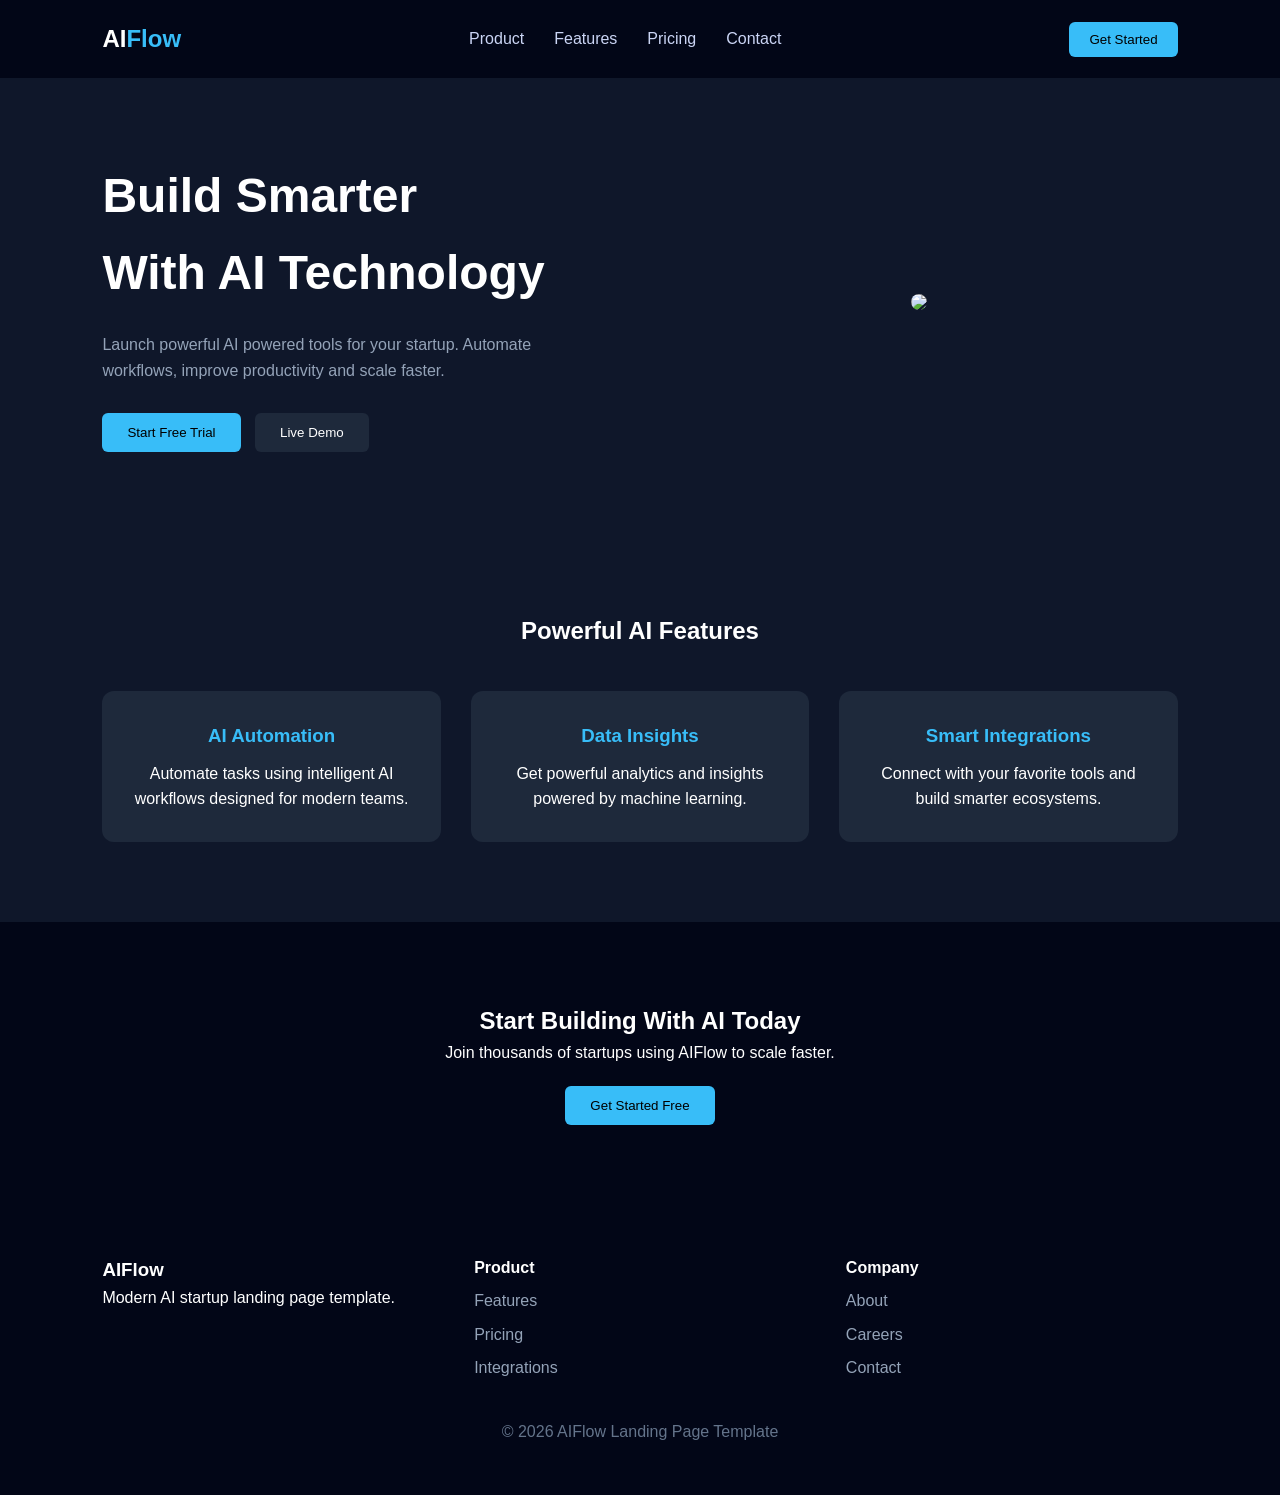
==== index.html @ e7e04d3b "AI Startup Landing Page Template" ====
<!DOCTYPE html>
<html lang="en">

<head>

<meta charset="UTF-8">
<meta name="viewport" content="width=device-width, initial-scale=1.0">

<title>AI Startup Landing Page</title>

<link rel="stylesheet" href="style.css">

</head>

<body>

<header class="navbar">

<h2 class="logo">AI<span>Flow</span></h2>

<nav>

<a href="#">Product</a>
<a href="#">Features</a>
<a href="#">Pricing</a>
<a href="#">Contact</a>

</nav>

<button class="nav-btn">Get Started</button>

</header>


<section class="hero">

<div class="hero-text">

<h1>Build Smarter <br> With AI Technology</h1>

<p>
Launch powerful AI powered tools for your startup.
Automate workflows, improve productivity and scale faster.
</p>

<div class="hero-buttons">

<button class="primary">Start Free Trial</button>
<button class="secondary">Live Demo</button>

</div>

</div>


<div class="hero-image">

<img src="https://images.unsplash.com/photo-1677442136019-21780ecad995?w=900">

</div>

</section>


<section class="features">

<h2>Powerful AI Features</h2>

<div class="feature-grid">

<div class="feature">

<h3>AI Automation</h3>

<p>
Automate tasks using intelligent AI workflows designed for modern teams.
</p>

</div>

<div class="feature">

<h3>Data Insights</h3>

<p>
Get powerful analytics and insights powered by machine learning.
</p>

</div>

<div class="feature">

<h3>Smart Integrations</h3>

<p>
Connect with your favorite tools and build smarter ecosystems.
</p>

</div>

</div>

</section>


<section class="cta">

<h2>Start Building With AI Today</h2>

<p>Join thousands of startups using AIFlow to scale faster.</p>

<button>Get Started Free</button>

</section>


<footer>

<div class="footer-grid">

<div>

<h3>AIFlow</h3>
<p>Modern AI startup landing page template.</p>

</div>

<div>

<h4>Product</h4>

<a href="#">Features</a>
<a href="#">Pricing</a>
<a href="#">Integrations</a>

</div>

<div>

<h4>Company</h4>

<a href="#">About</a>
<a href="#">Careers</a>
<a href="#">Contact</a>

</div>

</div>

<p class="copyright">
© 2026 AIFlow Landing Page Template
</p>

</footer>

</body>
</html>
---- style.css ----
*{
margin:0;
padding:0;
box-sizing:border-box;
font-family:Arial, Helvetica, sans-serif;
}

body{
background:#0f172a;
color:white;
line-height:1.6;
}

/* NAVBAR */

.navbar{
display:flex;
justify-content:space-between;
align-items:center;
padding:20px 8%;
background:#020617;
flex-wrap:wrap;
}

.logo{
font-size:24px;
font-weight:bold;
}

.logo span{
color:#38bdf8;
}

nav{
display:flex;
flex-wrap:wrap;
}

nav a{
margin:0 15px;
text-decoration:none;
color:#cbd5f5;
transition:0.3s;
}

nav a:hover{
color:#38bdf8;
}

.nav-btn{
background:#38bdf8;
border:none;
padding:10px 20px;
border-radius:6px;
cursor:pointer;
transition:0.3s;
}

.nav-btn:hover{
background:#0ea5e9;
transform:scale(1.05);
}

/* HERO */

.hero{
display:flex;
align-items:center;
justify-content:space-between;
padding:80px 8%;
flex-wrap:wrap;
gap:40px;
}

.hero-text{
flex:1;
min-width:280px;
}

.hero-text h1{
font-size:48px;
margin-bottom:20px;
}

.hero-text p{
color:#94a3b8;
margin-bottom:30px;
max-width:500px;
}

.hero-buttons button{
margin-right:10px;
padding:12px 25px;
border:none;
border-radius:6px;
cursor:pointer;
transition:0.3s;
}

.primary{
background:#38bdf8;
}

.primary:hover{
background:#0ea5e9;
transform:translateY(-2px);
}

.secondary{
background:#1e293b;
color:white;
}

.secondary:hover{
background:#334155;
}

.hero-image{
flex:1;
text-align:center;
}

.hero-image img{
width:100%;
max-width:420px;
border-radius:10px;
}

/* FEATURES */

.features{
text-align:center;
padding:80px 8%;
}

.feature-grid{
display:grid;
grid-template-columns:repeat(3,1fr);
gap:30px;
margin-top:40px;
}

.feature{
background:#1e293b;
padding:30px;
border-radius:12px;
transition:0.35s;
cursor:pointer;
}

/* CARD HOVER EFFECT */

.feature:hover{
transform:translateY(-10px);
box-shadow:0 15px 40px rgba(0,0,0,0.4);
background:#273449;
}

.feature h3{
margin-bottom:10px;
color:#38bdf8;
}

/* CTA */

.cta{
text-align:center;
padding:80px 8%;
background:#020617;
}

.cta button{
margin-top:20px;
padding:12px 25px;
background:#38bdf8;
border:none;
border-radius:6px;
cursor:pointer;
transition:0.3s;
}

.cta button:hover{
background:#0ea5e9;
transform:scale(1.05);
}

/* FOOTER */

footer{
padding:50px 8%;
background:#020617;
}

.footer-grid{
display:grid;
grid-template-columns:repeat(3,1fr);
gap:40px;
margin-bottom:30px;
}

.footer-grid a{
display:block;
margin:8px 0;
text-decoration:none;
color:#94a3b8;
transition:0.3s;
}

.footer-grid a:hover{
color:#38bdf8;
}

.copyright{
text-align:center;
color:#64748b;
}

/* RESPONSIVE DESIGN */

@media (max-width:1000px){

.hero{
flex-direction:column;
text-align:center;
}

.hero-text h1{
font-size:40px;
}

.feature-grid{
grid-template-columns:repeat(2,1fr);
}

}

@media (max-width:600px){

nav{
width:100%;
justify-content:center;
margin-top:10px;
}

nav a{
margin:10px;
}

.feature-grid{
grid-template-columns:1fr;
}

.hero-text h1{
font-size:32px;
}

}
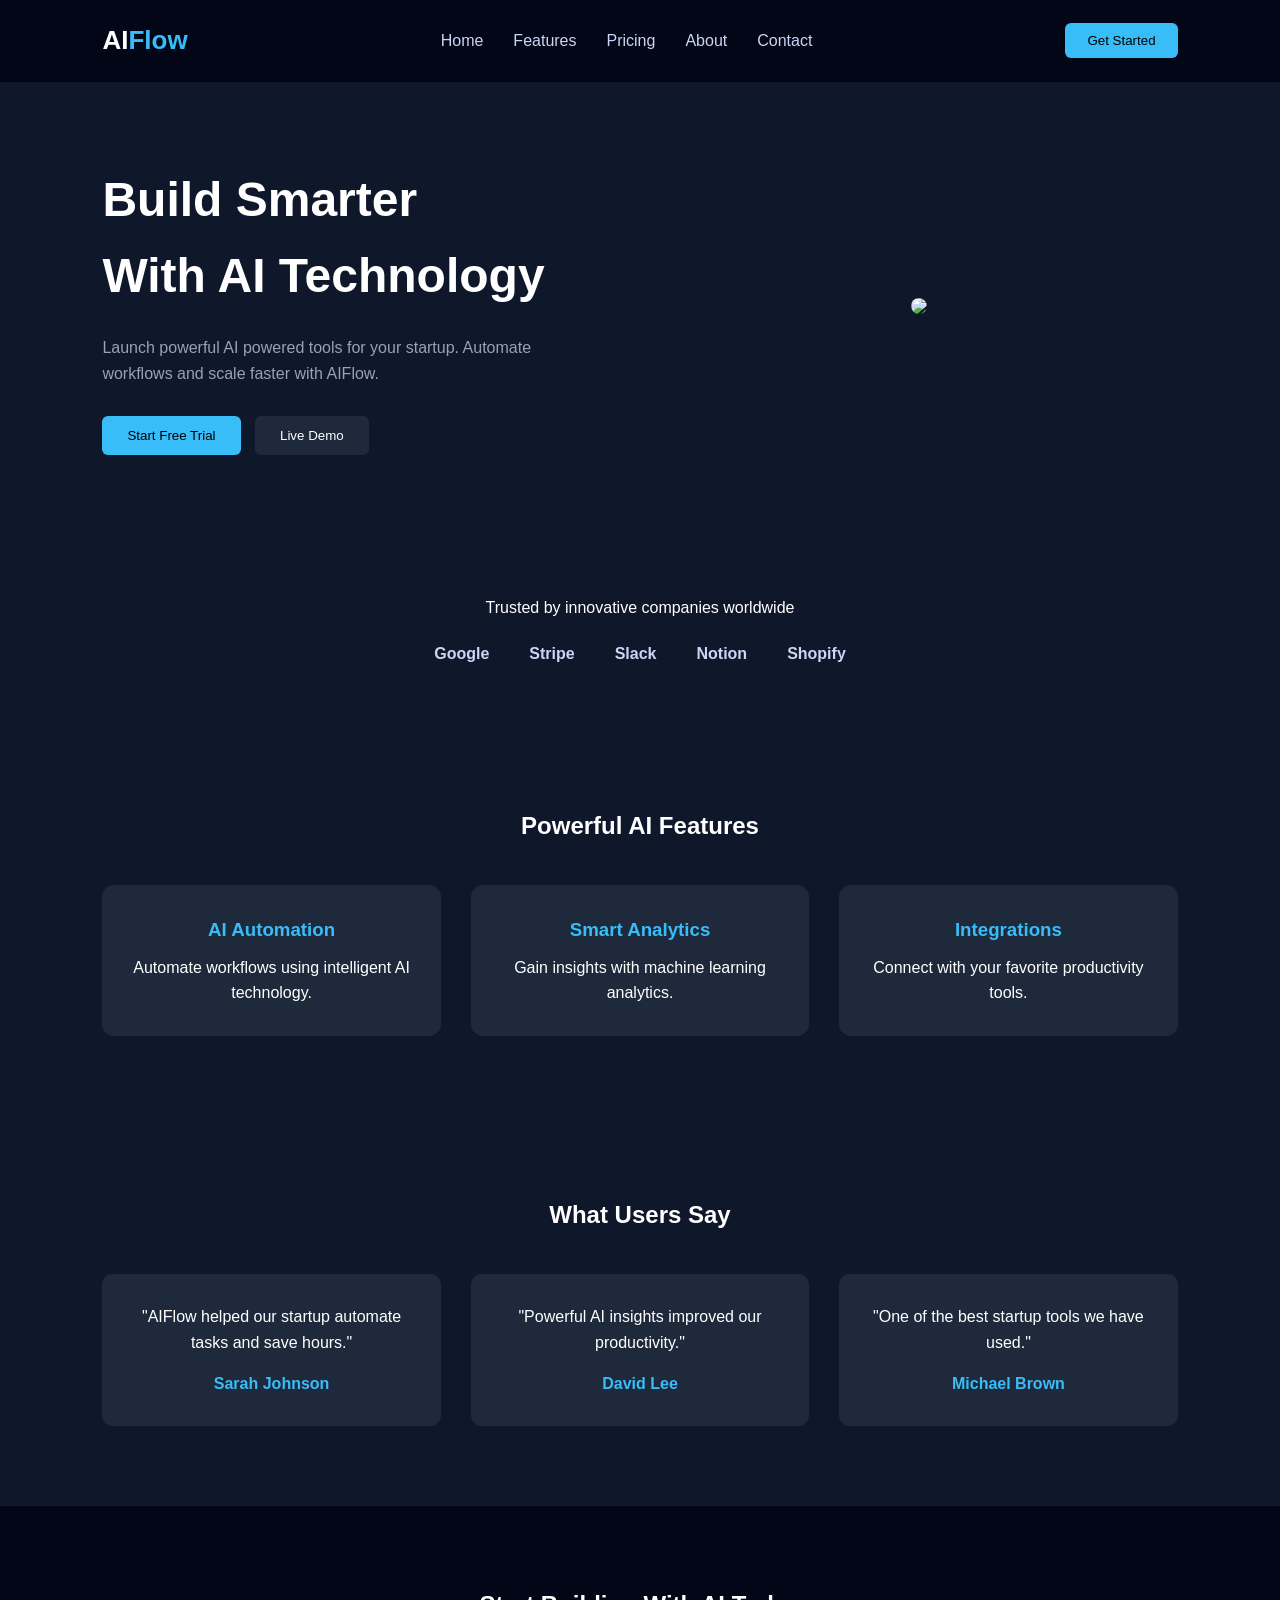
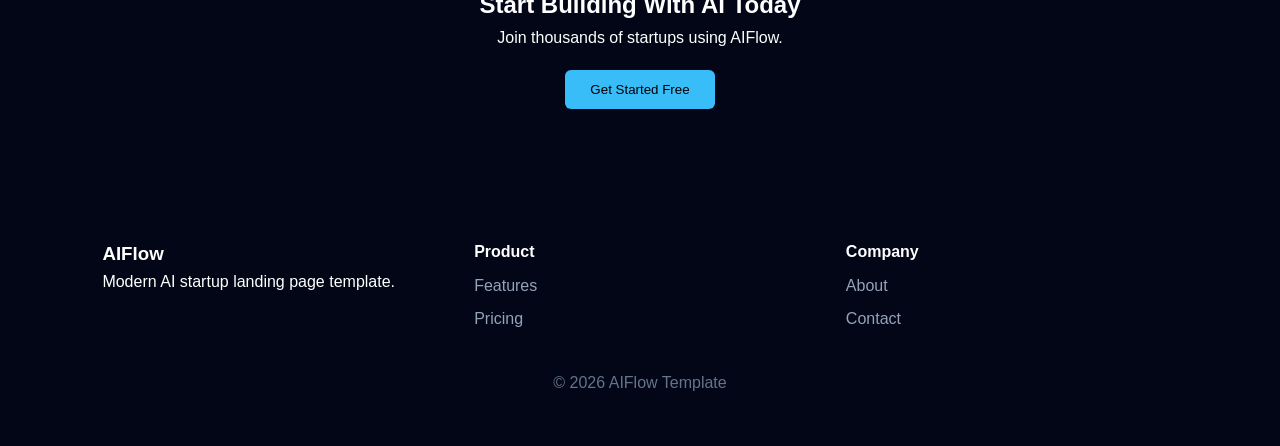
==== commit e0a6a6fb: "Initial commit - AIFlow landing page template" ====
--- a/index.html
+++ b/index.html
@@ -1,12 +1,11 @@
 <!DOCTYPE html>
 <html lang="en">
-
 <head>
 
 <meta charset="UTF-8">
 <meta name="viewport" content="width=device-width, initial-scale=1.0">
 
-<title>AI Startup Landing Page</title>
+<title>AIFlow - AI Startup Platform</title>
 
 <link rel="stylesheet" href="style.css">
 
@@ -20,10 +19,11 @@
 
 <nav>
 
-<a href="#">Product</a>
-<a href="#">Features</a>
-<a href="#">Pricing</a>
-<a href="#">Contact</a>
+<a href="index.html">Home</a>
+<a href="features.html">Features</a>
+<a href="pricing.html">Pricing</a>
+<a href="about.html">About</a>
+<a href="contact.html">Contact</a>
 
 </nav>
 
@@ -40,7 +40,7 @@
 
 <p>
 Launch powerful AI powered tools for your startup.
-Automate workflows, improve productivity and scale faster.
+Automate workflows and scale faster with AIFlow.
 </p>
 
 <div class="hero-buttons">
@@ -62,6 +62,23 @@
 </section>
 
 
+<section class="brands">
+
+<p>Trusted by innovative companies worldwide</p>
+
+<div class="brand-logos">
+
+<span>Google</span>
+<span>Stripe</span>
+<span>Slack</span>
+<span>Notion</span>
+<span>Shopify</span>
+
+</div>
+
+</section>
+
+
 <section class="features">
 
 <h2>Powerful AI Features</h2>
@@ -69,33 +86,44 @@
 <div class="feature-grid">
 
 <div class="feature">
+<h3>AI Automation</h3>
+<p>Automate workflows using intelligent AI technology.</p>
+</div>
 
-<h3>AI Automation</h3>
+<div class="feature">
+<h3>Smart Analytics</h3>
+<p>Gain insights with machine learning analytics.</p>
+</div>
 
-<p>
-Automate tasks using intelligent AI workflows designed for modern teams.
-</p>
+<div class="feature">
+<h3>Integrations</h3>
+<p>Connect with your favorite productivity tools.</p>
+</div>
 
 </div>
 
-<div class="feature">
+</section>
 
-<h3>Data Insights</h3>
 
-<p>
-Get powerful analytics and insights powered by machine learning.
-</p>
+<section class="testimonials">
 
+<h2>What Users Say</h2>
+
+<div class="testimonial-grid">
+
+<div class="testimonial">
+<p>"AIFlow helped our startup automate tasks and save hours."</p>
+<h4>Sarah Johnson</h4>
 </div>
 
-<div class="feature">
+<div class="testimonial">
+<p>"Powerful AI insights improved our productivity."</p>
+<h4>David Lee</h4>
+</div>
 
-<h3>Smart Integrations</h3>
-
-<p>
-Connect with your favorite tools and build smarter ecosystems.
-</p>
-
+<div class="testimonial">
+<p>"One of the best startup tools we have used."</p>
+<h4>Michael Brown</h4>
 </div>
 
 </div>
@@ -107,7 +135,7 @@
 
 <h2>Start Building With AI Today</h2>
 
-<p>Join thousands of startups using AIFlow to scale faster.</p>
+<p>Join thousands of startups using AIFlow.</p>
 
 <button>Get Started Free</button>
 
@@ -119,39 +147,29 @@
 <div class="footer-grid">
 
 <div>
-
 <h3>AIFlow</h3>
 <p>Modern AI startup landing page template.</p>
-
 </div>
 
 <div>
-
 <h4>Product</h4>
-
-<a href="#">Features</a>
-<a href="#">Pricing</a>
-<a href="#">Integrations</a>
-
+<a href="features.html">Features</a>
+<a href="pricing.html">Pricing</a>
 </div>
 
 <div>
-
 <h4>Company</h4>
-
-<a href="#">About</a>
-<a href="#">Careers</a>
-<a href="#">Contact</a>
-
+<a href="about.html">About</a>
+<a href="contact.html">Contact</a>
 </div>
 
 </div>
 
 <p class="copyright">
-© 2026 AIFlow Landing Page Template
+© 2026 AIFlow Template
 </p>
 
 </footer>
 
 </body>
-</html>+</html>
--- a/style.css
+++ b/style.css
@@ -2,7 +2,7 @@
 margin:0;
 padding:0;
 box-sizing:border-box;
-font-family:Arial, Helvetica, sans-serif;
+font-family:'Poppins',sans-serif;
 }
 
 body{
@@ -23,7 +23,7 @@
 }
 
 .logo{
-font-size:24px;
+font-size:26px;
 font-weight:bold;
 }
 
@@ -40,7 +40,7 @@
 margin:0 15px;
 text-decoration:none;
 color:#cbd5f5;
-transition:0.3s;
+transition:.3s;
 }
 
 nav a:hover{
@@ -50,10 +50,10 @@
 .nav-btn{
 background:#38bdf8;
 border:none;
-padding:10px 20px;
+padding:10px 22px;
 border-radius:6px;
 cursor:pointer;
-transition:0.3s;
+transition:.3s;
 }
 
 .nav-btn:hover{
@@ -94,7 +94,7 @@
 border:none;
 border-radius:6px;
 cursor:pointer;
-transition:0.3s;
+transition:.3s;
 }
 
 .primary{
@@ -122,8 +122,25 @@
 
 .hero-image img{
 width:100%;
-max-width:420px;
+max-width:450px;
 border-radius:10px;
+}
+
+/* TRUSTED BRANDS */
+
+.brands{
+text-align:center;
+padding:60px 8%;
+}
+
+.brand-logos{
+display:flex;
+justify-content:center;
+gap:40px;
+flex-wrap:wrap;
+margin-top:20px;
+color:#cbd5f5;
+font-weight:bold;
 }
 
 /* FEATURES */
@@ -144,20 +161,93 @@
 background:#1e293b;
 padding:30px;
 border-radius:12px;
-transition:0.35s;
-cursor:pointer;
-}
-
-/* CARD HOVER EFFECT */
+transition:.35s;
+}
 
 .feature:hover{
 transform:translateY(-10px);
-box-shadow:0 15px 40px rgba(0,0,0,0.4);
-background:#273449;
+box-shadow:0 15px 40px rgba(0,0,0,.4);
 }
 
 .feature h3{
+color:#38bdf8;
 margin-bottom:10px;
+}
+
+/* PRICING */
+
+.pricing{
+padding:80px 8%;
+text-align:center;
+}
+
+.pricing-grid{
+display:grid;
+grid-template-columns:repeat(3,1fr);
+gap:30px;
+margin-top:40px;
+}
+
+.price-card{
+background:#1e293b;
+padding:40px;
+border-radius:12px;
+transition:.3s;
+}
+
+.price-card:hover{
+transform:translateY(-10px);
+}
+
+.price-card h1{
+color:#38bdf8;
+margin:20px 0;
+}
+
+.price-card ul{
+list-style:none;
+margin:20px 0;
+color:#94a3b8;
+}
+
+.price-card li{
+margin:10px 0;
+}
+
+.price-card button{
+background:#38bdf8;
+border:none;
+padding:12px 25px;
+border-radius:6px;
+cursor:pointer;
+}
+
+.popular{
+border:2px solid #38bdf8;
+}
+
+/* TESTIMONIALS */
+
+.testimonials{
+padding:80px 8%;
+text-align:center;
+}
+
+.testimonial-grid{
+display:grid;
+grid-template-columns:repeat(3,1fr);
+gap:30px;
+margin-top:40px;
+}
+
+.testimonial{
+background:#1e293b;
+padding:30px;
+border-radius:10px;
+}
+
+.testimonial h4{
+margin-top:15px;
 color:#38bdf8;
 }
 
@@ -176,12 +266,6 @@
 border:none;
 border-radius:6px;
 cursor:pointer;
-transition:0.3s;
-}
-
-.cta button:hover{
-background:#0ea5e9;
-transform:scale(1.05);
 }
 
 /* FOOTER */
@@ -201,9 +285,8 @@
 .footer-grid a{
 display:block;
 margin:8px 0;
+color:#94a3b8;
 text-decoration:none;
-color:#94a3b8;
-transition:0.3s;
 }
 
 .footer-grid a:hover{
@@ -215,43 +298,130 @@
 color:#64748b;
 }
 
-/* RESPONSIVE DESIGN */
-
-@media (max-width:1000px){
-
-.hero{
+/* CONTACT PAGE */
+
+.page{
+padding:100px 8%;
+text-align:center;
+}
+
+/* ABOUT PAGE */
+
+.about-container{
+max-width:1100px;
+margin:auto;
+padding:100px 8%;
+text-align:center;
+}
+
+.about-container h1{
+font-size:40px;
+margin-bottom:20px;
+}
+
+.about-container p{
+color:#94a3b8;
+max-width:700px;
+margin:auto;
+margin-bottom:40px;
+}
+
+.about-grid{
+display:grid;
+grid-template-columns:repeat(3,1fr);
+gap:30px;
+margin-top:40px;
+}
+
+.about-card{
+background:#1e293b;
+padding:30px;
+border-radius:12px;
+transition:.3s;
+}
+
+.about-card:hover{
+transform:translateY(-10px);
+box-shadow:0 15px 40px rgba(0,0,0,.4);
+}
+
+.about-card h3{
+color:#38bdf8;
+margin-bottom:10px;
+}
+
+.about-card p{
+color:#94a3b8;
+}
+/* CONTACT PAGE */
+
+.contact-container{
+max-width:1000px;
+margin:auto;
+padding:100px 8%;
+text-align:center;
+}
+
+.contact-container h1{
+font-size:38px;
+margin-bottom:10px;
+}
+
+.contact-container p{
+color:#94a3b8;
+margin-bottom:40px;
+}
+
+.contact-grid{
+display:grid;
+grid-template-columns:1fr 1fr;
+gap:40px;
+align-items:center;
+}
+
+.contact-info{
+text-align:left;
+}
+
+.contact-info h3{
+margin-bottom:15px;
+color:#38bdf8;
+}
+
+.contact-info p{
+margin:10px 0;
+color:#cbd5f5;
+}
+
+.contact-form{
+display:flex;
 flex-direction:column;
-text-align:center;
-}
-
-.hero-text h1{
-font-size:40px;
-}
-
-.feature-grid{
-grid-template-columns:repeat(2,1fr);
-}
-
-}
-
-@media (max-width:600px){
-
-nav{
-width:100%;
-justify-content:center;
-margin-top:10px;
-}
-
-nav a{
-margin:10px;
-}
-
-.feature-grid{
-grid-template-columns:1fr;
-}
-
-.hero-text h1{
-font-size:32px;
-}
-
-}+gap:15px;
+}
+
+.contact-form input,
+.contact-form textarea{
+padding:14px;
+border:none;
+border-radius:6px;
+background:#1e293b;
+color:white;
+}
+
+.contact-form textarea{
+min-height:120px;
+resize:none;
+}
+
+.contact-form button{
+background:#38bdf8;
+border:none;
+padding:12px;
+border-radius:6px;
+cursor:pointer;
+transition:.3s;
+}
+
+.contact-form button:hover{
+background:#0ea5e9;
+}
